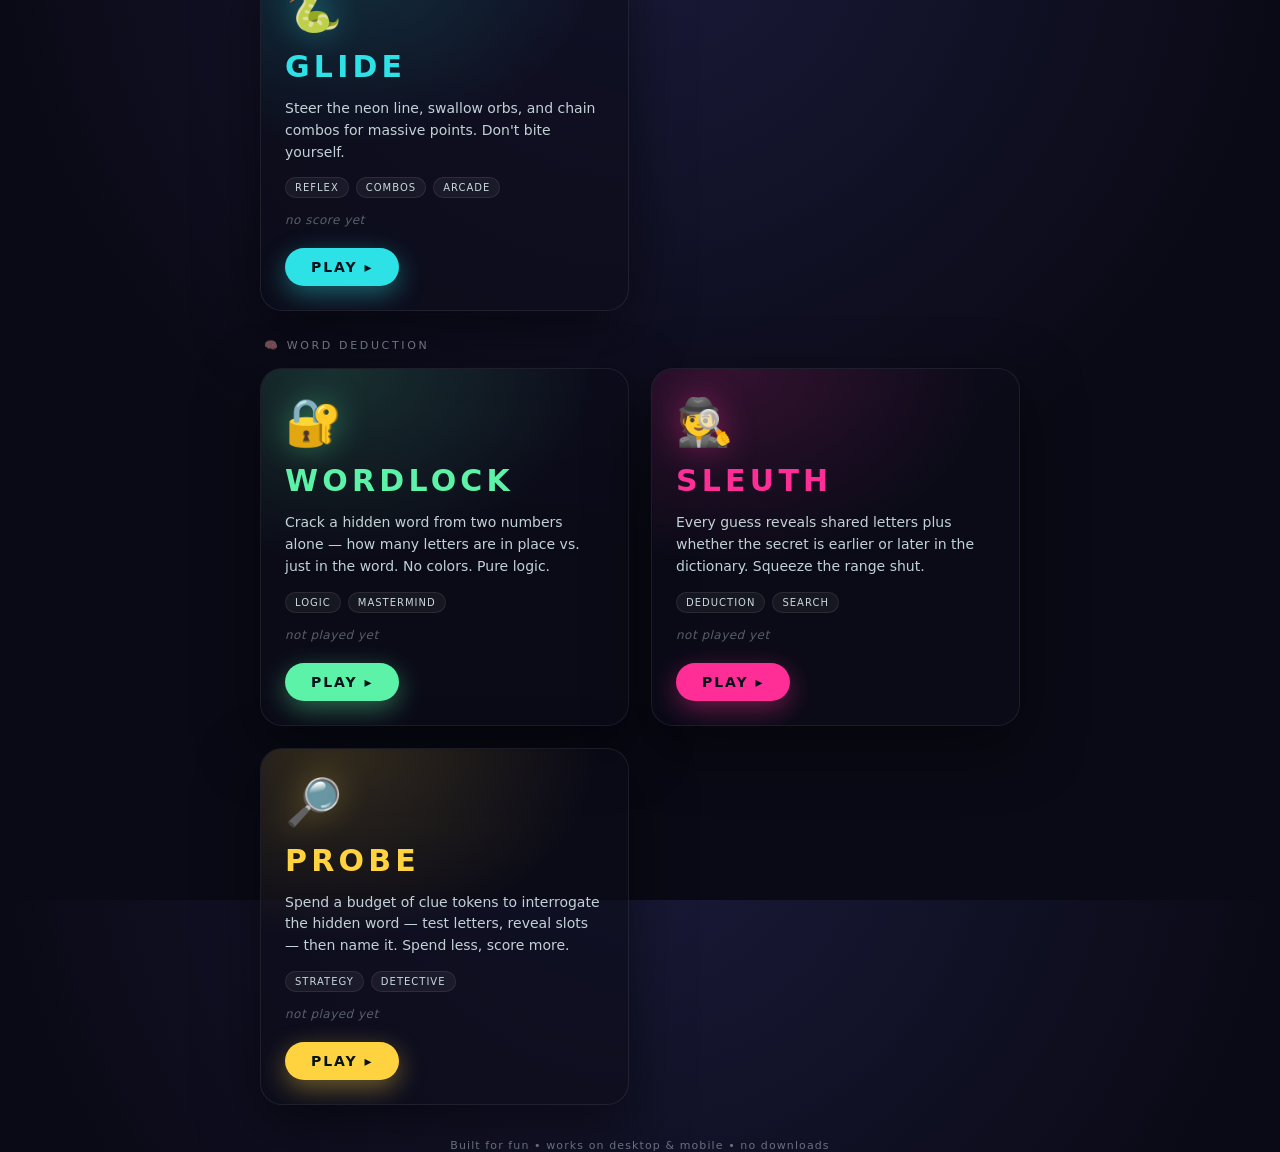
==== index.html @ 0fe10280 "Refine WORDLOCK; move stats to home; remove sound from word games WORDLOCK: remove notes tracker, do" ====
<!DOCTYPE html>
<html lang="en">
<head>
<meta charset="UTF-8" />
<meta name="viewport" content="width=device-width, initial-scale=1.0" />
<meta name="theme-color" content="#0a0a16" />
<title>Arcade — GLIDE & WORDFALL</title>
<style>
  :root{
    --bg:#0a0a16;
    --accent:#2de2e6;
    --accent2:#ff2e97;
    --gold:#ffd23f;
    --text:#eafcff;
  }
  *{box-sizing:border-box;margin:0;padding:0;-webkit-tap-highlight-color:transparent;}
  html,body{height:100%;}
  body{
    background:radial-gradient(circle at 50% -10%, #1a1a3a 0%, var(--bg) 55%);
    color:var(--text);
    font-family:'Segoe UI',system-ui,-apple-system,sans-serif;
    min-height:100%;
    display:flex;flex-direction:column;align-items:center;justify-content:center;
    padding:28px 18px;gap:34px;overflow-x:hidden;
  }
  .hero{text-align:center;display:flex;flex-direction:column;gap:10px;animation:rise .6s ease both;}
  .kicker{font-size:12px;letter-spacing:.42em;opacity:.55;text-transform:uppercase;}
  .brand{
    font-weight:800;letter-spacing:.16em;font-size:clamp(40px,11vw,84px);line-height:1;
    background:linear-gradient(90deg,var(--accent),var(--accent2));
    -webkit-background-clip:text;background-clip:text;color:transparent;
    text-shadow:0 0 50px rgba(45,226,230,.25);
  }
  .sub{opacity:.7;font-size:clamp(13px,3.4vw,16px);letter-spacing:.04em;}
  .cards{
    display:grid;grid-template-columns:repeat(auto-fit,minmax(240px,1fr));
    gap:22px;width:min(92vw,760px);
  }
  .card{
    position:relative;display:flex;flex-direction:column;gap:14px;
    text-decoration:none;color:var(--text);
    padding:26px 24px 24px;border-radius:22px;overflow:hidden;
    background:rgba(12,12,26,.6);
    border:1px solid rgba(255,255,255,.08);
    box-shadow:0 20px 60px rgba(0,0,0,.5);
    transition:transform .18s ease, box-shadow .25s ease, border-color .25s;
    animation:rise .6s ease both;
  }
  .card:nth-child(2){animation-delay:.08s;}
  .card::before{
    content:"";position:absolute;inset:0;opacity:.16;z-index:0;
    background:radial-gradient(120% 90% at 20% 0%, var(--c1), transparent 60%);
    transition:opacity .25s;
  }
  .card:hover{transform:translateY(-6px);border-color:var(--c1);box-shadow:0 28px 70px rgba(0,0,0,.6), 0 0 40px var(--glow);}
  .card:hover::before{opacity:.32;}
  .card>*{position:relative;z-index:1;}
  .icon{font-size:46px;filter:drop-shadow(0 0 16px var(--glow));}
  .name{font-size:30px;font-weight:800;letter-spacing:.14em;color:var(--c1);}
  .desc{font-size:14px;line-height:1.55;opacity:.82;min-height:44px;}
  .tags{display:flex;gap:7px;flex-wrap:wrap;}
  .tag{font-size:10px;letter-spacing:.1em;text-transform:uppercase;padding:4px 9px;border-radius:999px;
    background:rgba(255,255,255,.06);border:1px solid rgba(255,255,255,.1);opacity:.85;}
  .play{
    margin-top:6px;align-self:flex-start;
    font-weight:800;letter-spacing:.14em;font-size:14px;color:#04121a;
    background:var(--c1);padding:11px 26px;border-radius:999px;
    box-shadow:0 8px 26px var(--glow);
  }
  .glide{--c1:var(--accent);--glow:rgba(45,226,230,.4);}
  .wordlock{--c1:#5cf2a8;--glow:rgba(92,242,168,.4);}
  .sleuth{--c1:var(--accent2);--glow:rgba(255,46,151,.4);}
  .probe{--c1:var(--gold);--glow:rgba(255,210,63,.4);}
  .section-label{grid-column:1 / -1;text-align:left;font-size:11px;letter-spacing:.24em;text-transform:uppercase;opacity:.45;margin:6px 4px -6px;}
  .stats{font-size:12px;letter-spacing:.04em;opacity:.85;min-height:16px;display:flex;gap:6px;align-items:center;flex-wrap:wrap;}
  .stats b{color:var(--c1);font-variant-numeric:tabular-nums;}
  .stats .sep{opacity:.35;}
  .stats .none{opacity:.4;font-style:italic;}
  footer{opacity:.4;font-size:11px;letter-spacing:.1em;text-align:center;}
  @keyframes rise{from{opacity:0;transform:translateY(18px);}to{opacity:1;transform:translateY(0);}}
</style>
</head>
<body>
  <div class="hero">
    <div class="kicker">a tiny neon arcade</div>
    <div class="brand">ARCADE</div>
    <div class="sub">Four games. Zero install. Pick your poison.</div>
  </div>

  <div class="cards">
    <div class="section-label">⚡ Reflex</div>
    <a class="card glide" href="glide.html">
      <div class="icon">🐍</div>
      <div class="name">GLIDE</div>
      <div class="desc">Steer the neon line, swallow orbs, and chain combos for massive points. Don't bite yourself.</div>
      <div class="tags"><span class="tag">Reflex</span><span class="tag">Combos</span><span class="tag">Arcade</span></div>
      <div class="stats" data-game="glide"></div>
      <span class="play">PLAY ▸</span>
    </a>

    <div class="section-label">🧠 Word deduction</div>
    <a class="card wordlock" href="wordlock.html">
      <div class="icon">🔐</div>
      <div class="name">WORDLOCK</div>
      <div class="desc">Crack a hidden word from two numbers alone — how many letters are in place vs. just in the word. No colors. Pure logic.</div>
      <div class="tags"><span class="tag">Logic</span><span class="tag">Mastermind</span></div>
      <div class="stats" data-game="wordlock"></div>
      <span class="play">PLAY ▸</span>
    </a>

    <a class="card sleuth" href="sleuth.html">
      <div class="icon">🕵️</div>
      <div class="name">SLEUTH</div>
      <div class="desc">Every guess reveals shared letters plus whether the secret is earlier or later in the dictionary. Squeeze the range shut.</div>
      <div class="tags"><span class="tag">Deduction</span><span class="tag">Search</span></div>
      <div class="stats" data-game="sleuth"></div>
      <span class="play">PLAY ▸</span>
    </a>

    <a class="card probe" href="probe.html">
      <div class="icon">🔎</div>
      <div class="name">PROBE</div>
      <div class="desc">Spend a budget of clue tokens to interrogate the hidden word — test letters, reveal slots — then name it. Spend less, score more.</div>
      <div class="tags"><span class="tag">Strategy</span><span class="tag">Detective</span></div>
      <div class="stats" data-game="probe"></div>
      <span class="play">PLAY ▸</span>
    </a>
  </div>

  <footer>Built for fun • works on desktop &amp; mobile • no downloads</footer>

  <script>
    // Surface each game's saved progress on its card.
    const num = k => parseInt(localStorage.getItem(k) || '0', 10) || 0;
    document.querySelectorAll('.stats').forEach(elm => {
      const g = elm.dataset.game;
      if (g === 'glide') {
        const best = num('glide_best_v1');
        elm.innerHTML = best ? `🏆 Best score <b>${best}</b>` : `<span class="none">no score yet</span>`;
      } else {
        const streak = num(g + '_streak'), best = num(g + '_best');
        elm.innerHTML = (streak || best)
          ? `🔥 Streak <b>${streak}</b> <span class="sep">•</span> 🏆 Best <b>${best}</b>`
          : `<span class="none">not played yet</span>`;
      }
    });
  </script>
</body>
</html>
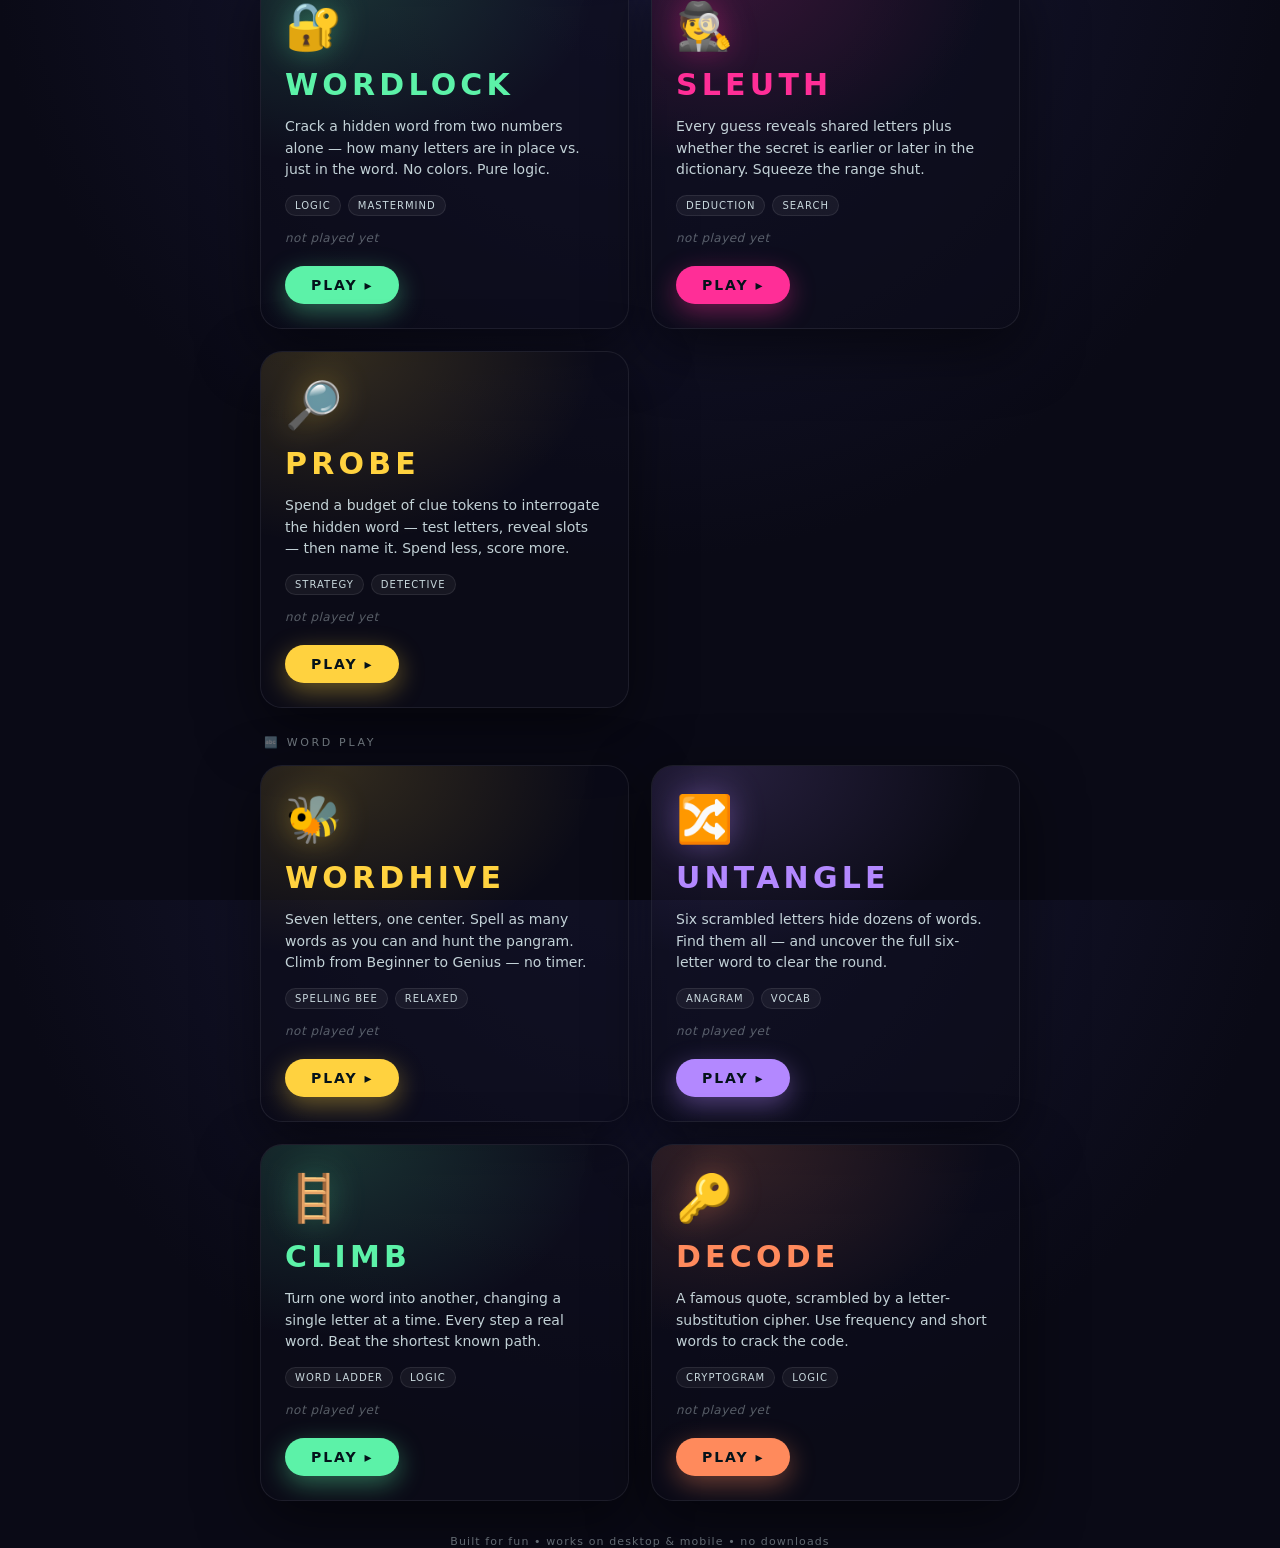
==== commit 5474aec1: "Add four new word games; unify How-to link, remove in-game stat bars New games (8 total): WORDHIVE (" ====
--- a/index.html
+++ b/index.html
@@ -71,6 +71,10 @@
   .wordlock{--c1:#5cf2a8;--glow:rgba(92,242,168,.4);}
   .sleuth{--c1:var(--accent2);--glow:rgba(255,46,151,.4);}
   .probe{--c1:var(--gold);--glow:rgba(255,210,63,.4);}
+  .wordhive{--c1:#ffd23f;--glow:rgba(255,210,63,.4);}
+  .untangle{--c1:#b388ff;--glow:rgba(179,136,255,.4);}
+  .climb{--c1:#5cf2a8;--glow:rgba(92,242,168,.4);}
+  .decode{--c1:#ff8a5c;--glow:rgba(255,138,92,.4);}
   .section-label{grid-column:1 / -1;text-align:left;font-size:11px;letter-spacing:.24em;text-transform:uppercase;opacity:.45;margin:6px 4px -6px;}
   .stats{font-size:12px;letter-spacing:.04em;opacity:.85;min-height:16px;display:flex;gap:6px;align-items:center;flex-wrap:wrap;}
   .stats b{color:var(--c1);font-variant-numeric:tabular-nums;}
@@ -125,6 +129,43 @@
       <div class="stats" data-game="probe"></div>
       <span class="play">PLAY ▸</span>
     </a>
+
+    <div class="section-label">🔤 Word play</div>
+    <a class="card wordhive" href="wordhive.html">
+      <div class="icon">🐝</div>
+      <div class="name">WORDHIVE</div>
+      <div class="desc">Seven letters, one center. Spell as many words as you can and hunt the pangram. Climb from Beginner to Genius — no timer.</div>
+      <div class="tags"><span class="tag">Spelling Bee</span><span class="tag">Relaxed</span></div>
+      <div class="stats" data-game="wordhive"></div>
+      <span class="play">PLAY ▸</span>
+    </a>
+
+    <a class="card untangle" href="untangle.html">
+      <div class="icon">🔀</div>
+      <div class="name">UNTANGLE</div>
+      <div class="desc">Six scrambled letters hide dozens of words. Find them all — and uncover the full six-letter word to clear the round.</div>
+      <div class="tags"><span class="tag">Anagram</span><span class="tag">Vocab</span></div>
+      <div class="stats" data-game="untangle"></div>
+      <span class="play">PLAY ▸</span>
+    </a>
+
+    <a class="card climb" href="climb.html">
+      <div class="icon">🪜</div>
+      <div class="name">CLIMB</div>
+      <div class="desc">Turn one word into another, changing a single letter at a time. Every step a real word. Beat the shortest known path.</div>
+      <div class="tags"><span class="tag">Word ladder</span><span class="tag">Logic</span></div>
+      <div class="stats" data-game="climb"></div>
+      <span class="play">PLAY ▸</span>
+    </a>
+
+    <a class="card decode" href="decode.html">
+      <div class="icon">🔑</div>
+      <div class="name">DECODE</div>
+      <div class="desc">A famous quote, scrambled by a letter-substitution cipher. Use frequency and short words to crack the code.</div>
+      <div class="tags"><span class="tag">Cryptogram</span><span class="tag">Logic</span></div>
+      <div class="stats" data-game="decode"></div>
+      <span class="play">PLAY ▸</span>
+    </a>
   </div>
 
   <footer>Built for fun • works on desktop &amp; mobile • no downloads</footer>
@@ -132,17 +173,21 @@
   <script>
     // Surface each game's saved progress on its card.
     const num = k => parseInt(localStorage.getItem(k) || '0', 10) || 0;
+    const none = '<span class="none">not played yet</span>';
+    const fmt = {
+      glide(){ const b=num('glide_best_v1'); return b?`🏆 Best score <b>${b}</b>`:none; },
+      wordlock: streakBest, sleuth: streakBest, probe: streakBest,
+      wordhive(){ const b=num('wordhive_best'), g=num('wordhive_genius');
+        return (b||g)?`🏆 Best <b>${b}%</b> <span class="sep">•</span> 🧠 Genius <b>${g}</b>`:none; },
+      untangle(){ const b=num('untangle_best'); return b?`🏆 Best <b>${b}</b> words found`:none; },
+      climb(){ const s=num('climb_solved'); return s?`🪜 Solved <b>${s}</b>`:none; },
+      decode(){ const s=num('decode_solved'); return s?`🔑 Cracked <b>${s}</b>`:none; },
+    };
+    function streakBest(g){ const s=num(g+'_streak'), b=num(g+'_best');
+      return (s||b)?`🔥 Streak <b>${s}</b> <span class="sep">•</span> 🏆 Best <b>${b}</b>`:none; }
     document.querySelectorAll('.stats').forEach(elm => {
       const g = elm.dataset.game;
-      if (g === 'glide') {
-        const best = num('glide_best_v1');
-        elm.innerHTML = best ? `🏆 Best score <b>${best}</b>` : `<span class="none">no score yet</span>`;
-      } else {
-        const streak = num(g + '_streak'), best = num(g + '_best');
-        elm.innerHTML = (streak || best)
-          ? `🔥 Streak <b>${streak}</b> <span class="sep">•</span> 🏆 Best <b>${best}</b>`
-          : `<span class="none">not played yet</span>`;
-      }
+      elm.innerHTML = typeof fmt[g]==='function' ? fmt[g](g) : none;
     });
   </script>
 </body>
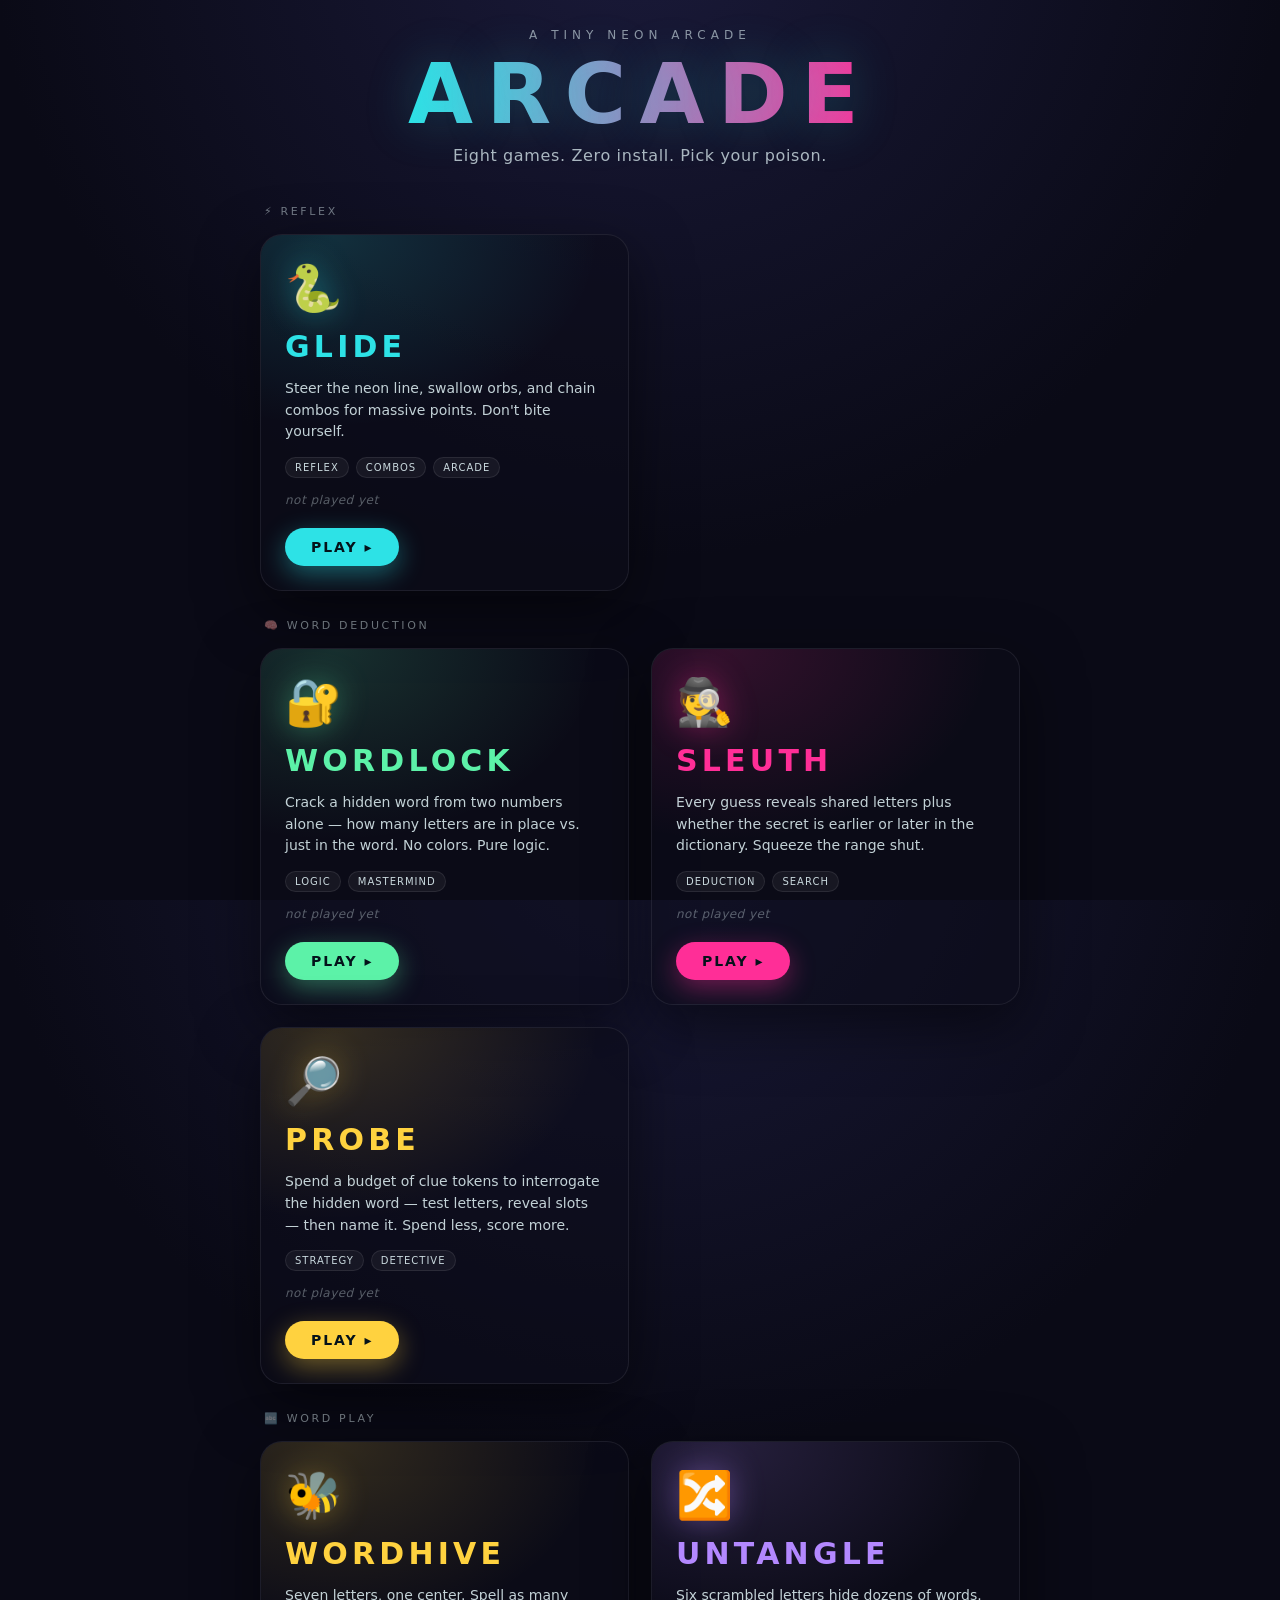
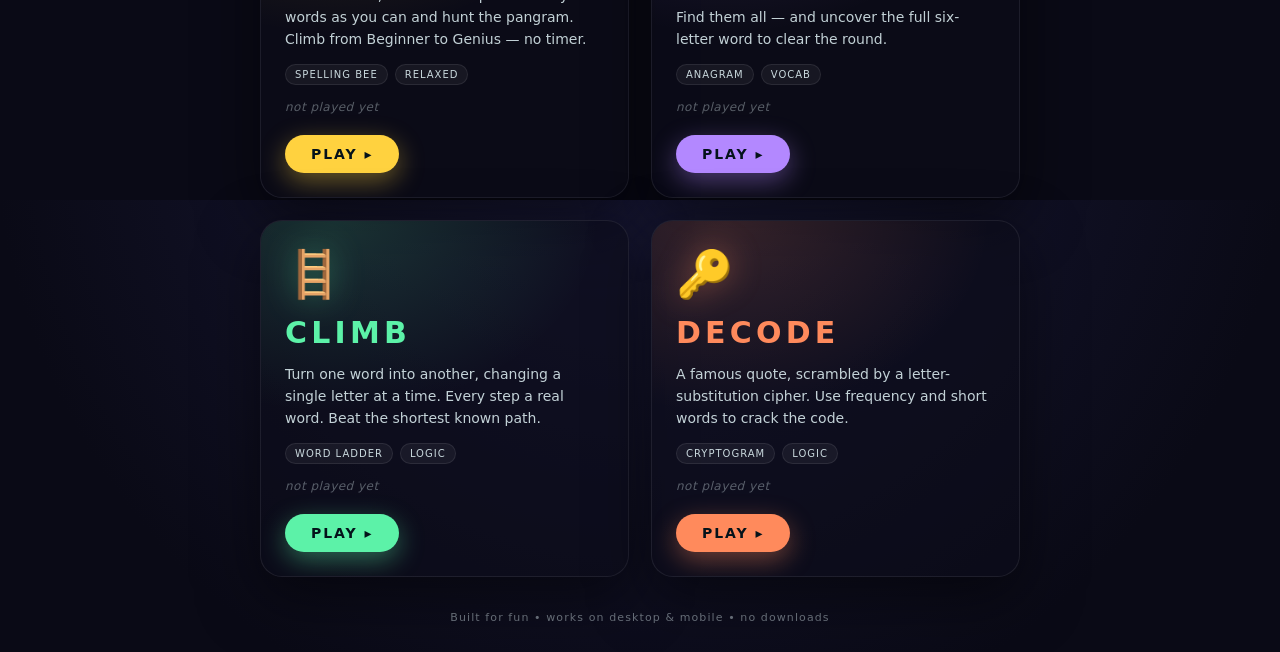
==== commit 8d7f9f88: "Fix home page: top-align so all 8 game cards are scrollable/visible The body used height:100% + just" ====
--- a/index.html
+++ b/index.html
@@ -14,13 +14,13 @@
     --text:#eafcff;
   }
   *{box-sizing:border-box;margin:0;padding:0;-webkit-tap-highlight-color:transparent;}
-  html,body{height:100%;}
+  html{height:100%;}
   body{
     background:radial-gradient(circle at 50% -10%, #1a1a3a 0%, var(--bg) 55%);
     color:var(--text);
     font-family:'Segoe UI',system-ui,-apple-system,sans-serif;
     min-height:100%;
-    display:flex;flex-direction:column;align-items:center;justify-content:center;
+    display:flex;flex-direction:column;align-items:center;justify-content:flex-start;
     padding:28px 18px;gap:34px;overflow-x:hidden;
   }
   .hero{text-align:center;display:flex;flex-direction:column;gap:10px;animation:rise .6s ease both;}
@@ -88,7 +88,7 @@
   <div class="hero">
     <div class="kicker">a tiny neon arcade</div>
     <div class="brand">ARCADE</div>
-    <div class="sub">Four games. Zero install. Pick your poison.</div>
+    <div class="sub">Eight games. Zero install. Pick your poison.</div>
   </div>
 
   <div class="cards">
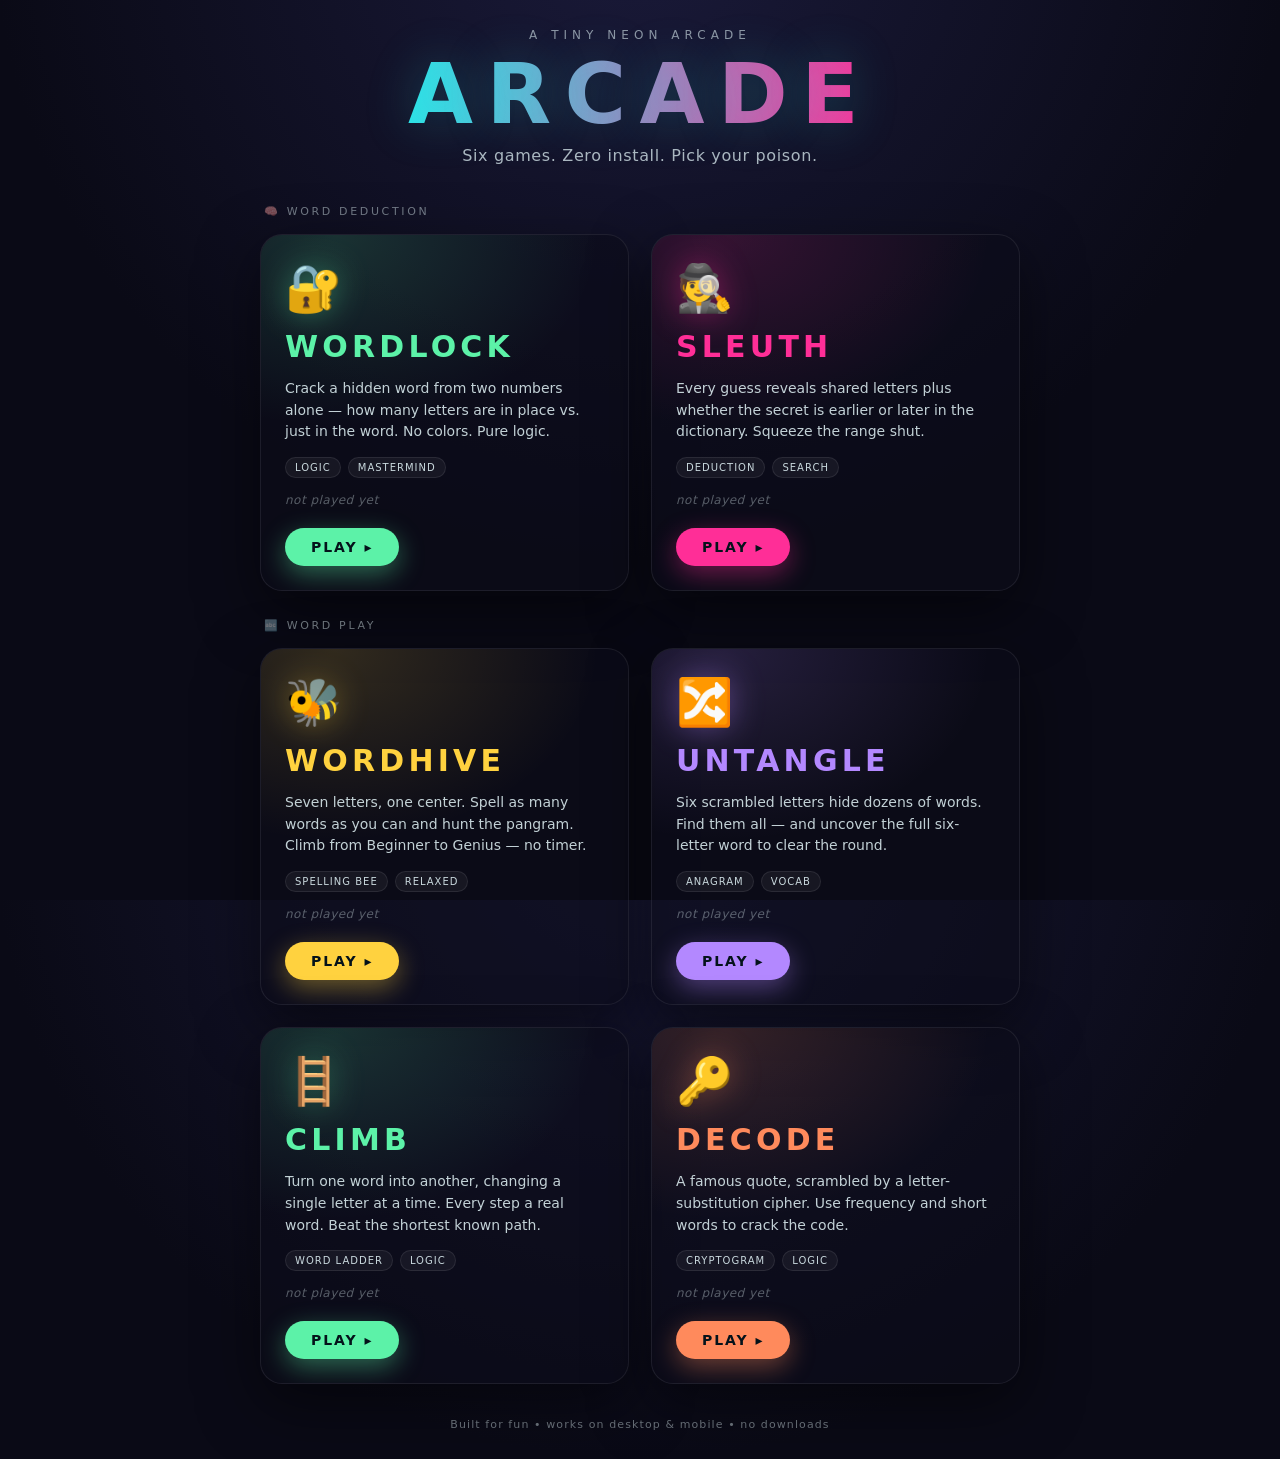
==== commit 678802d7: "Round of gameplay refinements - Home: remove GLIDE and PROBE cards (files kept, just unlinked); 'Six" ====
--- a/index.html
+++ b/index.html
@@ -88,20 +88,10 @@
   <div class="hero">
     <div class="kicker">a tiny neon arcade</div>
     <div class="brand">ARCADE</div>
-    <div class="sub">Eight games. Zero install. Pick your poison.</div>
+    <div class="sub">Six games. Zero install. Pick your poison.</div>
   </div>
 
   <div class="cards">
-    <div class="section-label">⚡ Reflex</div>
-    <a class="card glide" href="glide.html">
-      <div class="icon">🐍</div>
-      <div class="name">GLIDE</div>
-      <div class="desc">Steer the neon line, swallow orbs, and chain combos for massive points. Don't bite yourself.</div>
-      <div class="tags"><span class="tag">Reflex</span><span class="tag">Combos</span><span class="tag">Arcade</span></div>
-      <div class="stats" data-game="glide"></div>
-      <span class="play">PLAY ▸</span>
-    </a>
-
     <div class="section-label">🧠 Word deduction</div>
     <a class="card wordlock" href="wordlock.html">
       <div class="icon">🔐</div>
@@ -118,15 +108,6 @@
       <div class="desc">Every guess reveals shared letters plus whether the secret is earlier or later in the dictionary. Squeeze the range shut.</div>
       <div class="tags"><span class="tag">Deduction</span><span class="tag">Search</span></div>
       <div class="stats" data-game="sleuth"></div>
-      <span class="play">PLAY ▸</span>
-    </a>
-
-    <a class="card probe" href="probe.html">
-      <div class="icon">🔎</div>
-      <div class="name">PROBE</div>
-      <div class="desc">Spend a budget of clue tokens to interrogate the hidden word — test letters, reveal slots — then name it. Spend less, score more.</div>
-      <div class="tags"><span class="tag">Strategy</span><span class="tag">Detective</span></div>
-      <div class="stats" data-game="probe"></div>
       <span class="play">PLAY ▸</span>
     </a>
 
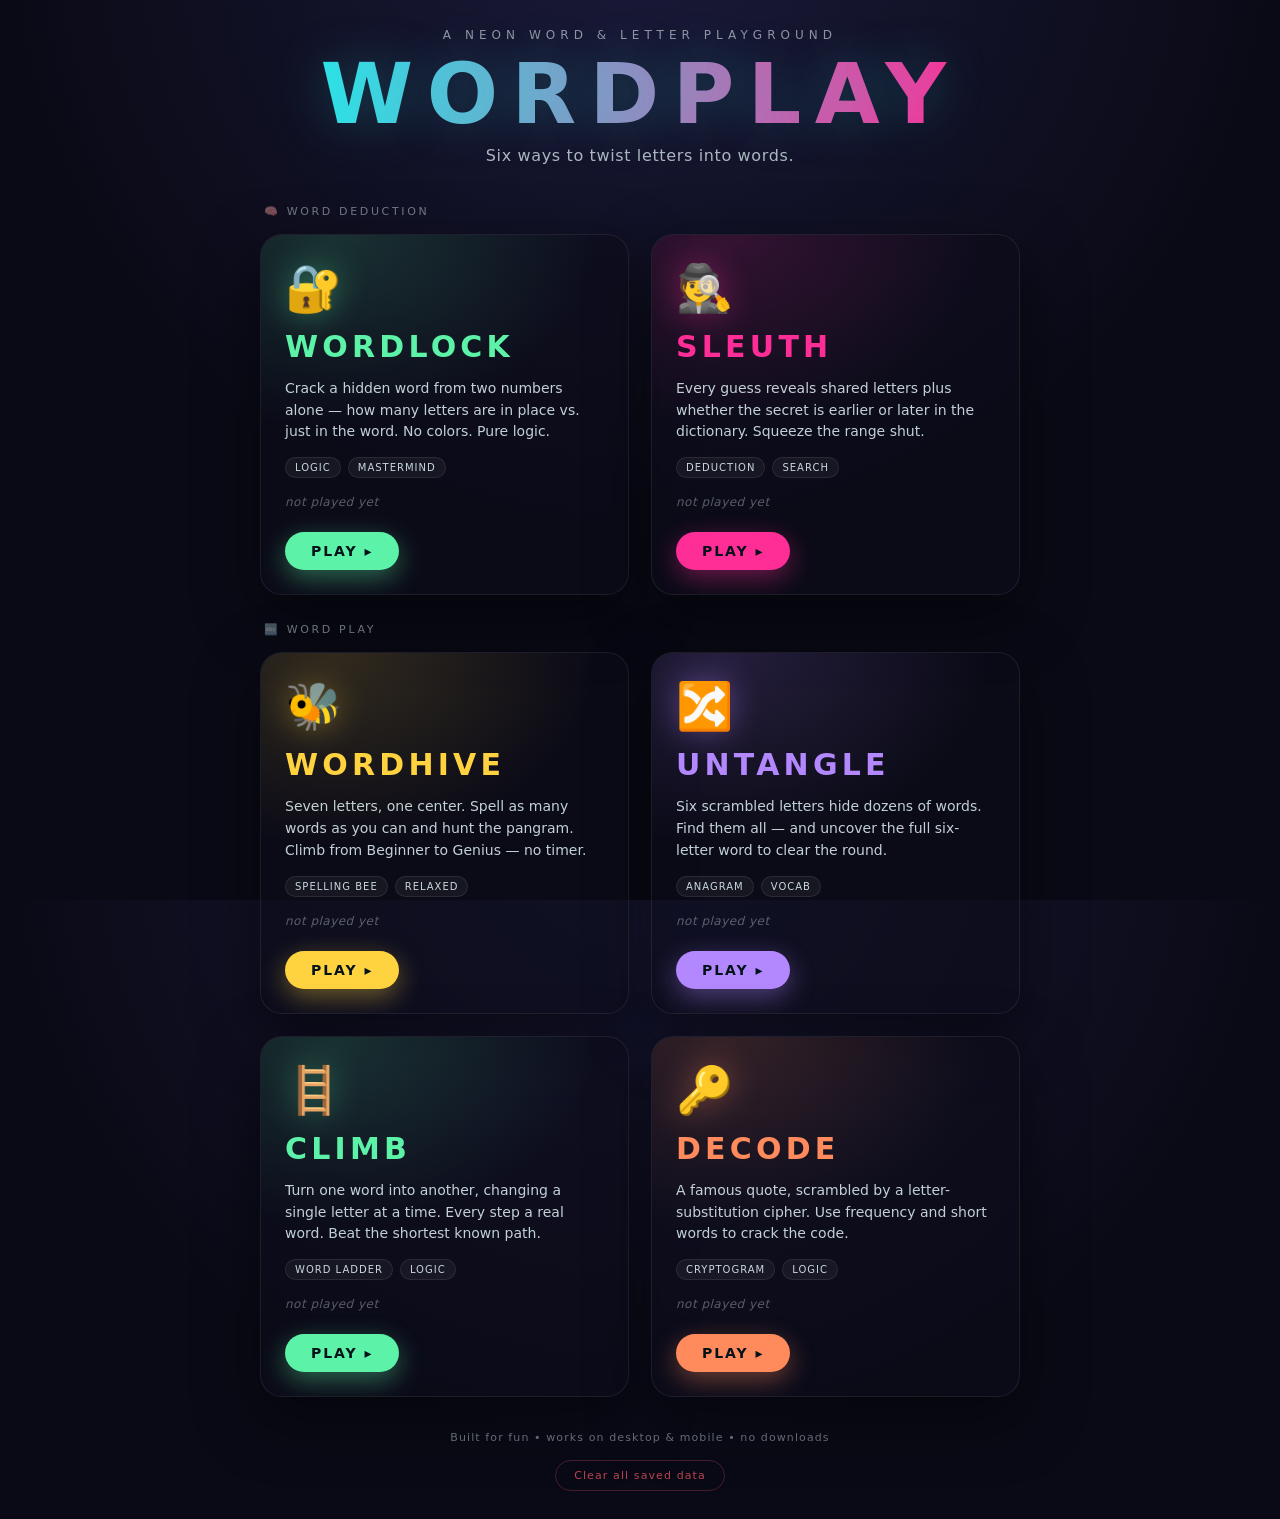
==== commit c1416b45: "Richer home stats, Wordhive x/y + grades, Sleuth view board, rename + clear-data - WORDLOCK/SLEUTH: " ====
--- a/index.html
+++ b/index.html
@@ -76,19 +76,23 @@
   .climb{--c1:#5cf2a8;--glow:rgba(92,242,168,.4);}
   .decode{--c1:#ff8a5c;--glow:rgba(255,138,92,.4);}
   .section-label{grid-column:1 / -1;text-align:left;font-size:11px;letter-spacing:.24em;text-transform:uppercase;opacity:.45;margin:6px 4px -6px;}
-  .stats{font-size:12px;letter-spacing:.04em;opacity:.85;min-height:16px;display:flex;gap:6px;align-items:center;flex-wrap:wrap;}
+  .stats{font-size:12px;letter-spacing:.04em;opacity:.85;min-height:16px;line-height:1.7;}
   .stats b{color:var(--c1);font-variant-numeric:tabular-nums;}
   .stats .sep{opacity:.35;}
   .stats .none{opacity:.4;font-style:italic;}
   footer{opacity:.4;font-size:11px;letter-spacing:.1em;text-align:center;}
+  .cleardata{margin-top:-18px;cursor:pointer;background:none;border:1px solid rgba(255,93,108,.35);
+    color:#ff5d6c;border-radius:999px;padding:8px 18px;font-size:11px;letter-spacing:.1em;font-family:inherit;
+    opacity:.7;transition:opacity .2s,background .2s;}
+  .cleardata:hover{opacity:1;background:rgba(255,93,108,.1);}
   @keyframes rise{from{opacity:0;transform:translateY(18px);}to{opacity:1;transform:translateY(0);}}
 </style>
 </head>
 <body>
   <div class="hero">
-    <div class="kicker">a tiny neon arcade</div>
-    <div class="brand">ARCADE</div>
-    <div class="sub">Six games. Zero install. Pick your poison.</div>
+    <div class="kicker">a neon word & letter playground</div>
+    <div class="brand">WORDPLAY</div>
+    <div class="sub">Six ways to twist letters into words.</div>
   </div>
 
   <div class="cards">
@@ -150,25 +154,48 @@
   </div>
 
   <footer>Built for fun • works on desktop &amp; mobile • no downloads</footer>
+  <button id="clearData" class="cleardata">Clear all saved data</button>
 
   <script>
     // Surface each game's saved progress on its card.
     const num = k => parseInt(localStorage.getItem(k) || '0', 10) || 0;
     const none = '<span class="none">not played yet</span>';
+    const RANKS = ['Beginner','Good Start','Moving Up','Good','Solid','Nice','Great','Amazing','Genius'];
+
+    function deduction(g){
+      const played=num(g+'_played'), wins=num(g+'_wins'), gsum=num(g+'_guesssum');
+      const streak=num(g+'_streak'), best=num(g+'_best');
+      if(!played && !streak && !best) return none;
+      const winpct = played ? Math.round(wins/played*100) : 0;
+      const avg = played ? (gsum/played).toFixed(1) : '–';
+      return `✅ Win <b>${winpct}%</b> <span class="sep">•</span> 🎯 Avg <b>${avg}</b>`
+           + `<br>🔥 Streak <b>${streak}</b> <span class="sep">•</span> 🏆 Best <b>${best}</b>`;
+    }
     const fmt = {
-      glide(){ const b=num('glide_best_v1'); return b?`🏆 Best score <b>${b}</b>`:none; },
-      wordlock: streakBest, sleuth: streakBest, probe: streakBest,
-      wordhive(){ const b=num('wordhive_best'), g=num('wordhive_genius');
-        return (b||g)?`🏆 Best <b>${b}%</b> <span class="sep">•</span> 🧠 Genius <b>${g}</b>`:none; },
+      wordlock: ()=>deduction('wordlock'),
+      sleuth:   ()=>deduction('sleuth'),
+      wordhive(){
+        const played=num('wordhive_played'), hiscore=num('wordhive_hiscore'), hipct=num('wordhive_hipct');
+        if(!played && !hiscore) return none;
+        const grades=[];
+        for(let i=RANKS.length-1;i>=0;i--){ const c=num('wordhive_grade'+i); if(c>0 && played) grades.push(`${RANKS[i]} ${Math.round(c/played*100)}%`); }
+        return `🏆 Best <b>${hiscore}</b> pts <span class="sep">•</span> <b>${hipct}%</b>`
+             + (grades.length ? `<br><span style="opacity:.85">${grades.join(' · ')}</span>` : '');
+      },
       untangle(){ const b=num('untangle_best'); return b?`🏆 Best <b>${b}</b> words found`:none; },
       climb(){ const s=num('climb_solved'); return s?`🪜 Solved <b>${s}</b>`:none; },
       decode(){ const s=num('decode_solved'); return s?`🔑 Cracked <b>${s}</b>`:none; },
     };
-    function streakBest(g){ const s=num(g+'_streak'), b=num(g+'_best');
-      return (s||b)?`🔥 Streak <b>${s}</b> <span class="sep">•</span> 🏆 Best <b>${b}</b>`:none; }
     document.querySelectorAll('.stats').forEach(elm => {
       const g = elm.dataset.game;
-      elm.innerHTML = typeof fmt[g]==='function' ? fmt[g](g) : none;
+      elm.innerHTML = fmt[g] ? fmt[g]() : none;
+    });
+
+    document.getElementById('clearData').addEventListener('click', () => {
+      if (confirm('Clear all saved progress — streaks, win %, best scores, everything? This cannot be undone.')) {
+        localStorage.clear();
+        location.reload();
+      }
     });
   </script>
 </body>
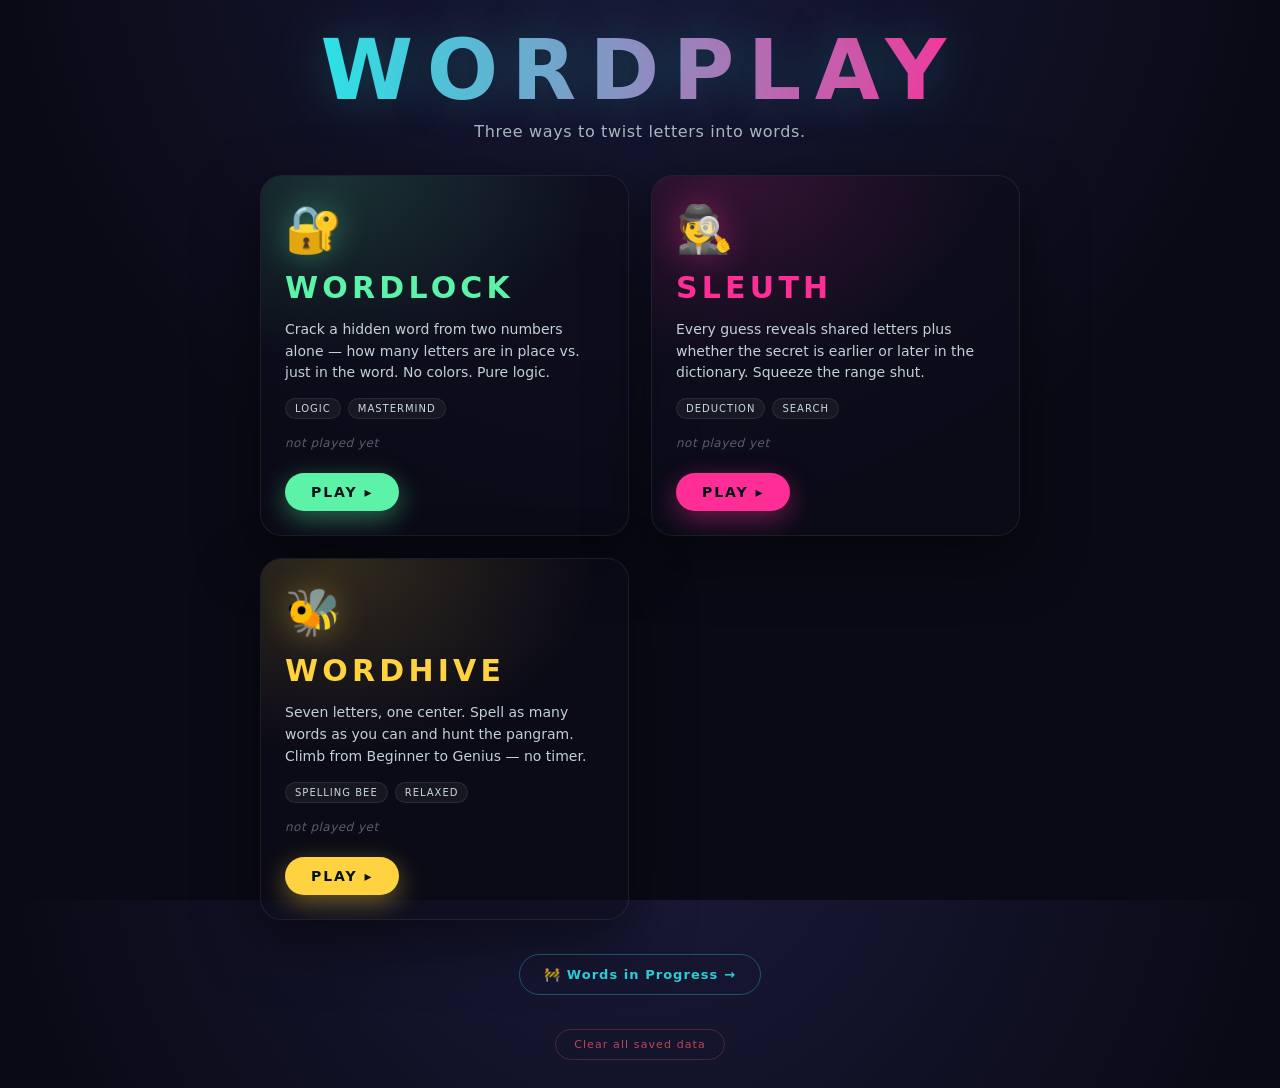
==== commit 4b10bde2: "Simplify home: avg score/% for Wordhive, move 3 games to 'Words in Progress' - WORDHIVE: replace gra" ====
--- a/index.html
+++ b/index.html
@@ -4,7 +4,7 @@
 <meta charset="UTF-8" />
 <meta name="viewport" content="width=device-width, initial-scale=1.0" />
 <meta name="theme-color" content="#0a0a16" />
-<title>Arcade — GLIDE & WORDFALL</title>
+<title>WORDPLAY — word & letter games</title>
 <style>
   :root{
     --bg:#0a0a16;
@@ -81,7 +81,10 @@
   .stats .sep{opacity:.35;}
   .stats .none{opacity:.4;font-style:italic;}
   footer{opacity:.4;font-size:11px;letter-spacing:.1em;text-align:center;}
-  .cleardata{margin-top:-18px;cursor:pointer;background:none;border:1px solid rgba(255,93,108,.35);
+  .wiplink{text-decoration:none;color:var(--accent);border:1px solid rgba(45,226,230,.35);border-radius:999px;
+    padding:12px 24px;font-size:13px;font-weight:700;letter-spacing:.08em;opacity:.9;transition:background .2s,opacity .2s;}
+  .wiplink:hover{opacity:1;background:rgba(45,226,230,.1);}
+  .cleardata{cursor:pointer;background:none;border:1px solid rgba(255,93,108,.35);
     color:#ff5d6c;border-radius:999px;padding:8px 18px;font-size:11px;letter-spacing:.1em;font-family:inherit;
     opacity:.7;transition:opacity .2s,background .2s;}
   .cleardata:hover{opacity:1;background:rgba(255,93,108,.1);}
@@ -90,13 +93,11 @@
 </head>
 <body>
   <div class="hero">
-    <div class="kicker">a neon word & letter playground</div>
     <div class="brand">WORDPLAY</div>
-    <div class="sub">Six ways to twist letters into words.</div>
+    <div class="sub">Three ways to twist letters into words.</div>
   </div>
 
   <div class="cards">
-    <div class="section-label">🧠 Word deduction</div>
     <a class="card wordlock" href="wordlock.html">
       <div class="icon">🔐</div>
       <div class="name">WORDLOCK</div>
@@ -115,7 +116,6 @@
       <span class="play">PLAY ▸</span>
     </a>
 
-    <div class="section-label">🔤 Word play</div>
     <a class="card wordhive" href="wordhive.html">
       <div class="icon">🐝</div>
       <div class="name">WORDHIVE</div>
@@ -124,43 +124,15 @@
       <div class="stats" data-game="wordhive"></div>
       <span class="play">PLAY ▸</span>
     </a>
-
-    <a class="card untangle" href="untangle.html">
-      <div class="icon">🔀</div>
-      <div class="name">UNTANGLE</div>
-      <div class="desc">Six scrambled letters hide dozens of words. Find them all — and uncover the full six-letter word to clear the round.</div>
-      <div class="tags"><span class="tag">Anagram</span><span class="tag">Vocab</span></div>
-      <div class="stats" data-game="untangle"></div>
-      <span class="play">PLAY ▸</span>
-    </a>
-
-    <a class="card climb" href="climb.html">
-      <div class="icon">🪜</div>
-      <div class="name">CLIMB</div>
-      <div class="desc">Turn one word into another, changing a single letter at a time. Every step a real word. Beat the shortest known path.</div>
-      <div class="tags"><span class="tag">Word ladder</span><span class="tag">Logic</span></div>
-      <div class="stats" data-game="climb"></div>
-      <span class="play">PLAY ▸</span>
-    </a>
-
-    <a class="card decode" href="decode.html">
-      <div class="icon">🔑</div>
-      <div class="name">DECODE</div>
-      <div class="desc">A famous quote, scrambled by a letter-substitution cipher. Use frequency and short words to crack the code.</div>
-      <div class="tags"><span class="tag">Cryptogram</span><span class="tag">Logic</span></div>
-      <div class="stats" data-game="decode"></div>
-      <span class="play">PLAY ▸</span>
-    </a>
   </div>
 
-  <footer>Built for fun • works on desktop &amp; mobile • no downloads</footer>
+  <a class="wiplink" href="more.html">🚧 Words in Progress →</a>
   <button id="clearData" class="cleardata">Clear all saved data</button>
 
   <script>
     // Surface each game's saved progress on its card.
     const num = k => parseInt(localStorage.getItem(k) || '0', 10) || 0;
     const none = '<span class="none">not played yet</span>';
-    const RANKS = ['Beginner','Good Start','Moving Up','Good','Solid','Nice','Great','Amazing','Genius'];
 
     function deduction(g){
       const played=num(g+'_played'), wins=num(g+'_wins'), gsum=num(g+'_guesssum');
@@ -177,14 +149,11 @@
       wordhive(){
         const played=num('wordhive_played'), hiscore=num('wordhive_hiscore'), hipct=num('wordhive_hipct');
         if(!played && !hiscore) return none;
-        const grades=[];
-        for(let i=RANKS.length-1;i>=0;i--){ const c=num('wordhive_grade'+i); if(c>0 && played) grades.push(`${RANKS[i]} ${Math.round(c/played*100)}%`); }
+        const avgScore = played ? Math.round(num('wordhive_scoresum')/played) : 0;
+        const avgPct   = played ? Math.round(num('wordhive_pctsum')/played) : 0;
         return `🏆 Best <b>${hiscore}</b> pts <span class="sep">•</span> <b>${hipct}%</b>`
-             + (grades.length ? `<br><span style="opacity:.85">${grades.join(' · ')}</span>` : '');
+             + `<br>🎯 Avg <b>${avgScore}</b> pts <span class="sep">•</span> <b>${avgPct}%</b>`;
       },
-      untangle(){ const b=num('untangle_best'); return b?`🏆 Best <b>${b}</b> words found`:none; },
-      climb(){ const s=num('climb_solved'); return s?`🪜 Solved <b>${s}</b>`:none; },
-      decode(){ const s=num('decode_solved'); return s?`🔑 Cracked <b>${s}</b>`:none; },
     };
     document.querySelectorAll('.stats').forEach(elm => {
       const g = elm.dataset.game;
